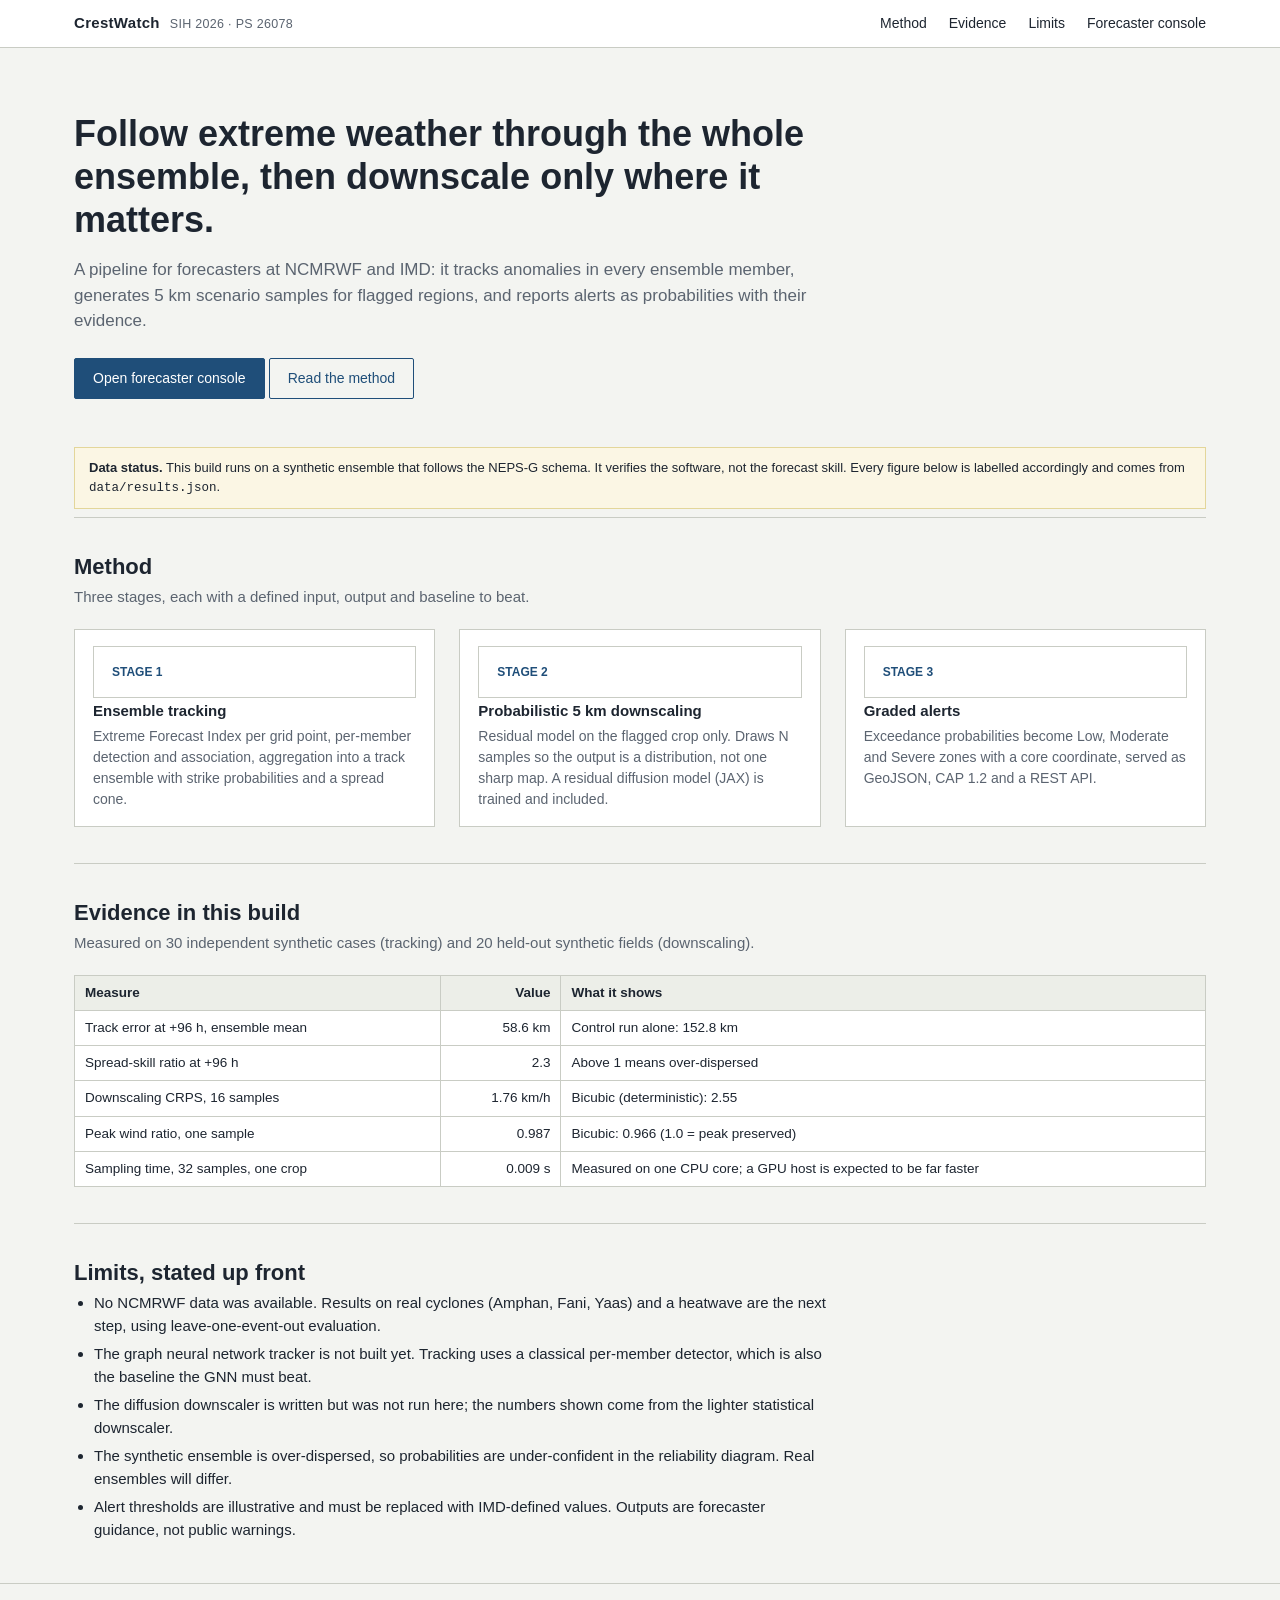
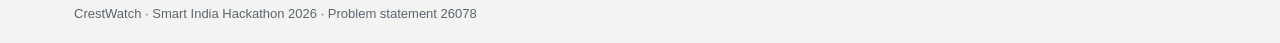
==== web/index.html @ 47ea5c1e "Add CrestWatch: ensemble tracking, JAX diffusion downscaler, alerts API, and web console (synthetic " ====
<!doctype html><html lang="en"><head><meta charset="utf-8"><meta name="viewport" content="width=device-width,initial-scale=1"><title>CrestWatch | Ensemble tracking and 5 km guidance</title><link rel="stylesheet" href="style.css"></head><body>
<header class="bar"><div class="in"><div class="brand">CrestWatch<small>SIH 2026 · PS 26078</small></div><nav><a href="#method">Method</a><a href="#evidence">Evidence</a><a href="#limits">Limits</a><a href="console.html">Forecaster console</a></nav></div></header>
<main class="wrap"><div class="hero"><h1>Follow extreme weather through the whole ensemble, then downscale only where it matters.</h1>
<p>A pipeline for forecasters at NCMRWF and IMD: it tracks anomalies in every ensemble member, generates 5 km scenario samples for flagged regions, and reports alerts as probabilities with their evidence.</p>
<a class="btn" href="console.html">Open forecaster console</a> <a class="btn alt" href="#method">Read the method</a></div>
<div class="strip"><b>Data status.</b> This build runs on a synthetic ensemble that follows the NEPS-G schema. It verifies the software, not the forecast skill. Every figure below is labelled accordingly and comes from <code>data/results.json</code>.</div>
<section id="method"><h2>Method</h2><p class="lead">Three stages, each with a defined input, output and baseline to beat.</p><div class="cols">
<div><div class="n">STAGE 1</div><h3>Ensemble tracking</h3><p>Extreme Forecast Index per grid point, per-member detection and association, aggregation into a track ensemble with strike probabilities and a spread cone.</p></div>
<div><div class="n">STAGE 2</div><h3>Probabilistic 5 km downscaling</h3><p>Residual model on the flagged crop only. Draws N samples so the output is a distribution, not one sharp map. A residual diffusion model (JAX) is trained and included.</p></div>
<div><div class="n">STAGE 3</div><h3>Graded alerts</h3><p>Exceedance probabilities become Low, Moderate and Severe zones with a core coordinate, served as GeoJSON, CAP 1.2 and a REST API.</p></div></div></section>
<section id="evidence"><h2>Evidence in this build</h2><p class="lead">Measured on 30 independent synthetic cases (tracking) and 20 held-out synthetic fields (downscaling).</p><table id="ev"><tr><th>Measure</th><th class="n">Value</th><th>What it shows</th></tr></table></section>
<section id="limits"><h2>Limits, stated up front</h2><ul class="pl"><li>No NCMRWF data was available. Results on real cyclones (Amphan, Fani, Yaas) and a heatwave are the next step, using leave-one-event-out evaluation.</li>
<li>The graph neural network tracker is not built yet. Tracking uses a classical per-member detector, which is also the baseline the GNN must beat.</li>
<li>The diffusion downscaler is written but was not run here; the numbers shown come from the lighter statistical downscaler.</li>
<li>The synthetic ensemble is over-dispersed, so probabilities are under-confident in the reliability diagram. Real ensembles will differ.</li>
<li>Alert thresholds are illustrative and must be replaced with IMD-defined values. Outputs are forecaster guidance, not public warnings.</li></ul></section></main>
<footer><div class="wrap">CrestWatch · Smart India Hackathon 2026 · Problem statement 26078</div></footer>
<script src="data/results.js"></script><script>
const R=window.RESULTS,m=R.metrics,t=m.track,i=t.lead.indexOf(96),d=m.downscale;
const rows=[["Track error at +96 h, ensemble mean",t.ens_mean_err[i]+" km","Control run alone: "+t.control_err[i]+" km"],
["Spread-skill ratio at +96 h",t.ssr[i],"Above 1 means over-dispersed"],
["Downscaling CRPS, 16 samples",d.crps.ensemble16.toFixed(2)+" km/h","Bicubic (deterministic): "+d.crps.bicubic.toFixed(2)],
["Peak wind ratio, one sample",d.stochastic_sample.peak_ratio.toFixed(3),"Bicubic: "+d.bicubic.peak_ratio.toFixed(3)+" (1.0 = peak preserved)"],
["Sampling time, 32 samples, one crop",m.timing.sample32_s+" s","Measured on one CPU core; a GPU host is expected to be far faster"]];
document.getElementById("ev").insertAdjacentHTML("beforeend",rows.map(r=>`<tr><td>${r[0]}</td><td class="n">${r[1]}</td><td>${r[2]}</td></tr>`).join(""));
</script></body></html>
---- web/style.css ----
:root{--bg:#f3f4f1;--pan:#fff;--ln:#c9ccc4;--tx:#1d2530;--mu:#5b6470;--ac:#1f4e79;--y:#c9a400;--o:#d9730d;--r:#b3261e}
*{box-sizing:border-box}body{margin:0;background:var(--bg);color:var(--tx);font:15px/1.5 "Segoe UI",Roboto,"Helvetica Neue",Arial,sans-serif;font-variant-numeric:tabular-nums}
a{color:var(--ac)}h1,h2,h3{font-weight:600;line-height:1.2;margin:0}code,pre,.mono{font-family:ui-monospace,Menlo,Consolas,monospace;font-size:12.5px}
.bar{background:var(--pan);border-bottom:1px solid var(--ln)}.bar .in{max-width:1180px;margin:auto;padding:12px 24px;display:flex;align-items:center;gap:28px}
.brand{font-weight:700;letter-spacing:.02em}.brand small{font-weight:400;color:var(--mu);margin-left:10px}.bar nav{margin-left:auto;display:flex;gap:22px}.bar nav a{color:var(--tx);text-decoration:none;font-size:14px}
.btn{display:inline-block;padding:9px 18px;border:1px solid var(--ac);background:var(--ac);color:#fff;text-decoration:none;font-size:14px;border-radius:2px}.btn.alt{background:none;color:var(--ac)}
.wrap{max-width:1180px;margin:auto;padding:0 24px}.hero{padding:64px 0 40px;max-width:760px}.hero h1{font-size:36px;margin-bottom:16px}.hero p{color:var(--mu);font-size:17px;margin:0 0 24px}
.strip{background:#fbf6e4;border:1px solid #e3d69a;padding:10px 14px;font-size:13px;margin:8px 0 8px}
section{padding:36px 0;border-top:1px solid var(--ln)}section h2{font-size:22px;margin-bottom:6px}.lead{color:var(--mu);max-width:720px;margin:0 0 20px}
.cols{display:grid;grid-template-columns:repeat(3,1fr);gap:24px}.cols div{background:var(--pan);border:1px solid var(--ln);padding:16px 18px}.cols h3{font-size:15px;margin-bottom:6px}.cols p{margin:0;color:var(--mu);font-size:14px}.cols .n{font-size:12px;color:var(--ac);font-weight:600;margin-bottom:4px}
table{border-collapse:collapse;width:100%;background:var(--pan);font-size:13.5px}th,td{border:1px solid var(--ln);padding:7px 10px;text-align:left}th{background:#eceee8;font-weight:600}td.n,th.n{text-align:right}
ul.pl{margin:0;padding-left:20px;max-width:760px}ul.pl li{margin-bottom:6px}footer{border-top:1px solid var(--ln);padding:20px 0;color:var(--mu);font-size:13px}
/* console */
body.cs{height:100vh;display:flex;flex-direction:column;overflow:hidden}.cs .top{display:flex;align-items:center;gap:16px;padding:8px 16px;background:var(--pan);border-bottom:1px solid var(--ln)}
.tag{border:1px solid #b58900;background:#fbf6e4;padding:2px 8px;font-size:12px;color:#6b5200}.cs .top .r{margin-left:auto;font-size:13px;color:var(--mu)}
.grid{flex:1;display:grid;grid-template-columns:270px minmax(420px,1fr) 400px;min-height:0}.col{border-right:1px solid var(--ln);overflow:auto;padding:14px;background:var(--pan)}.col:last-child{border:0}.mid{background:var(--bg);padding:12px;display:flex;flex-direction:column;gap:8px;overflow:auto}
.col h3{font-size:12px;text-transform:uppercase;letter-spacing:.06em;color:var(--mu);margin:16px 0 8px}.col h3:first-child{margin-top:0}
.kv{display:grid;grid-template-columns:1fr auto;gap:4px 10px;font-size:13.5px}.kv span:nth-child(odd){color:var(--mu)}.kv span:nth-child(even){text-align:right}
label.ck{display:flex;gap:8px;font-size:13.5px;margin:4px 0}input[type=range]{width:100%}
svg.map{background:#fff;border:1px solid var(--ln);width:100%;max-height:calc(100vh - 150px);aspect-ratio:1}
.tabs{display:flex;border-bottom:1px solid var(--ln);margin:-14px -14px 12px}.tabs button{flex:1;padding:10px 4px;background:none;border:0;border-bottom:2px solid transparent;font:inherit;font-size:13px;color:var(--mu);cursor:pointer}.tabs button.on{color:var(--ac);border-color:var(--ac);font-weight:600}
.cv{display:grid;grid-template-columns:1fr 1fr;gap:10px}.cv figure{margin:0}.cv canvas{width:100%;image-rendering:pixelated;border:1px solid var(--ln)}.cv figcaption{font-size:12px;color:var(--mu)}
.cat{display:inline-block;padding:2px 10px;color:#fff;font-weight:600;font-size:13px}.yellow{background:var(--y)}.orange{background:var(--o)}.red{background:var(--r)}
pre{background:#f6f7f4;border:1px solid var(--ln);padding:10px;overflow:auto;max-height:200px;margin:6px 0}details summary{cursor:pointer;font-size:13px;margin-top:8px}.note{font-size:12.5px;color:var(--mu);margin:8px 0}
@media(max-width:1000px){.cols{grid-template-columns:1fr}.grid{grid-template-columns:1fr;overflow:auto}body.cs{height:auto;overflow:auto}}
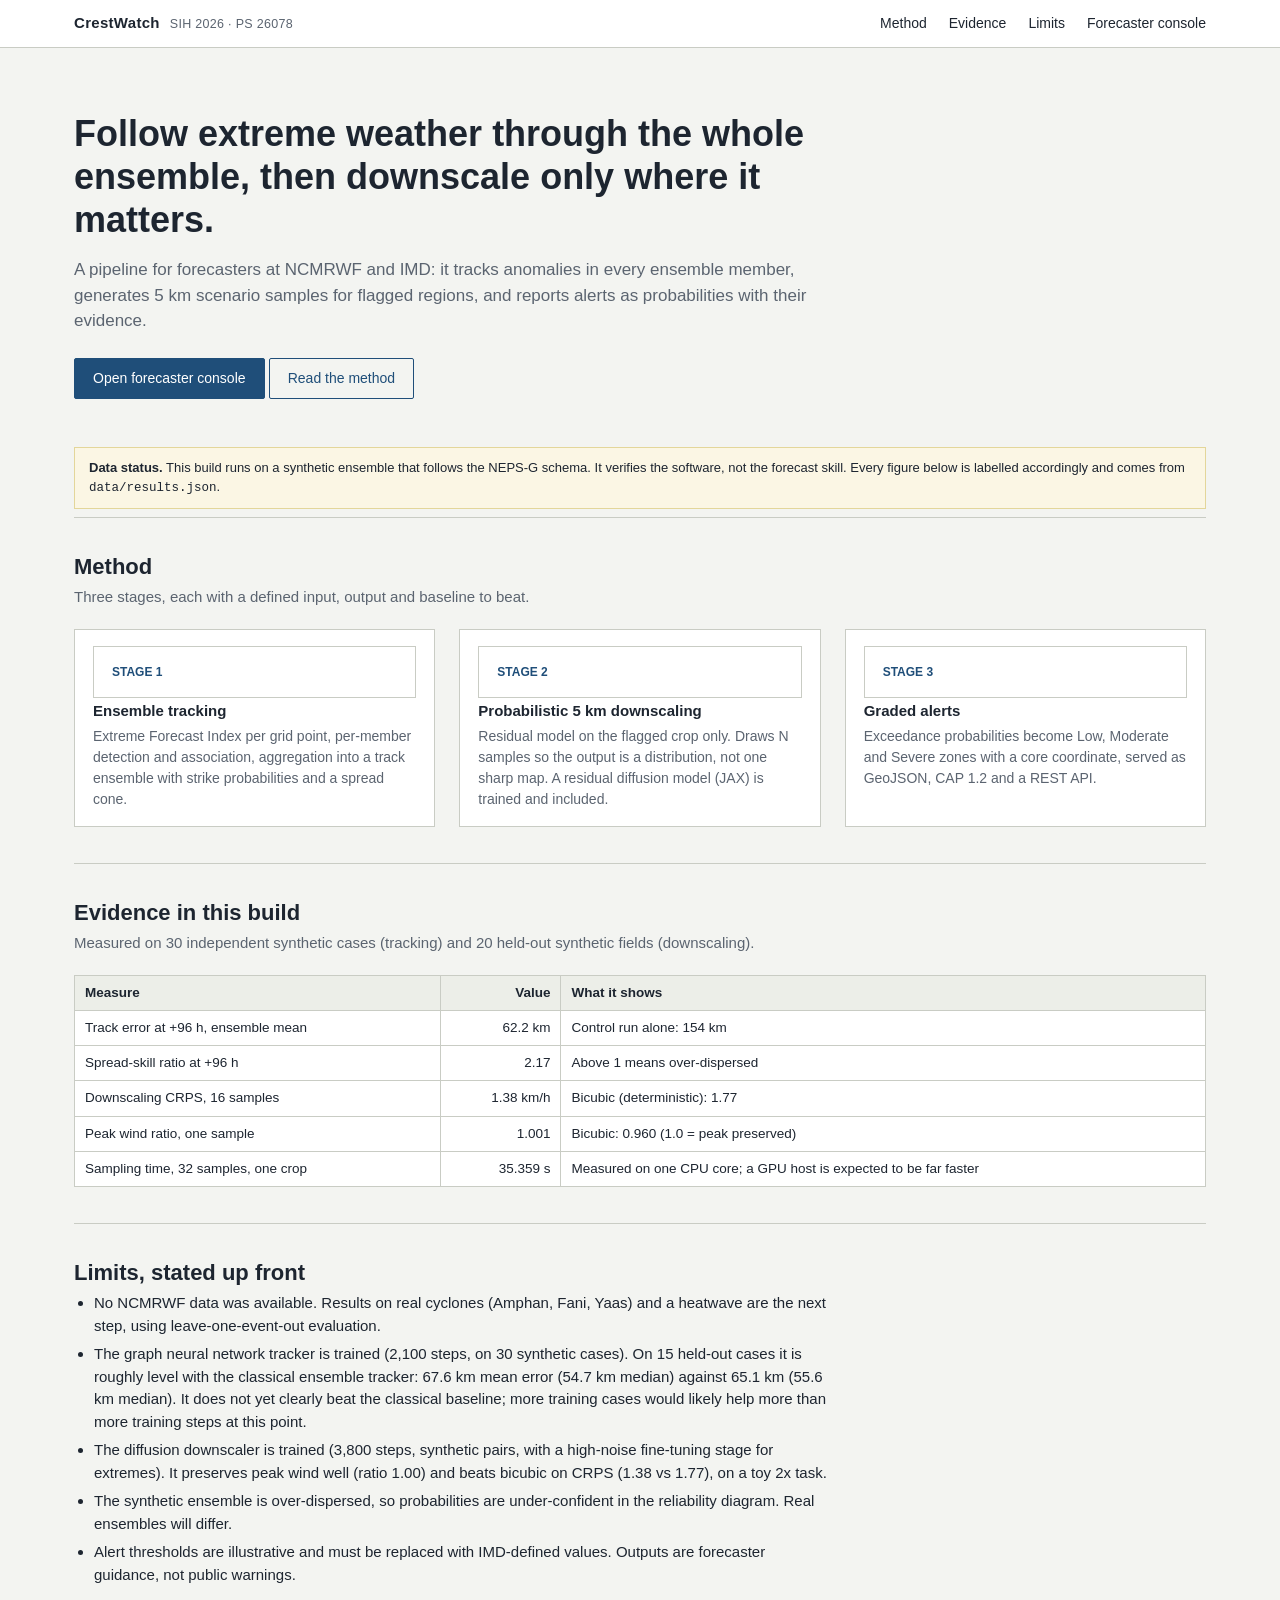
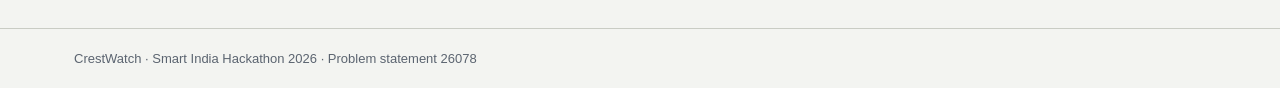
==== commit 08d2f49d: "Added GNN model, real data API" ====
--- a/web/index.html
+++ b/web/index.html
@@ -10,8 +10,8 @@
 <div><div class="n">STAGE 3</div><h3>Graded alerts</h3><p>Exceedance probabilities become Low, Moderate and Severe zones with a core coordinate, served as GeoJSON, CAP 1.2 and a REST API.</p></div></div></section>
 <section id="evidence"><h2>Evidence in this build</h2><p class="lead">Measured on 30 independent synthetic cases (tracking) and 20 held-out synthetic fields (downscaling).</p><table id="ev"><tr><th>Measure</th><th class="n">Value</th><th>What it shows</th></tr></table></section>
 <section id="limits"><h2>Limits, stated up front</h2><ul class="pl"><li>No NCMRWF data was available. Results on real cyclones (Amphan, Fani, Yaas) and a heatwave are the next step, using leave-one-event-out evaluation.</li>
-<li>The graph neural network tracker is not built yet. Tracking uses a classical per-member detector, which is also the baseline the GNN must beat.</li>
-<li>The diffusion downscaler is written but was not run here; the numbers shown come from the lighter statistical downscaler.</li>
+<li>The graph neural network tracker is trained (2,100 steps, on 30 synthetic cases). On 15 held-out cases it is roughly level with the classical ensemble tracker: 67.6 km mean error (54.7 km median) against 65.1 km (55.6 km median). It does not yet clearly beat the classical baseline; more training cases would likely help more than more training steps at this point.</li>
+<li>The diffusion downscaler is trained (3,800 steps, synthetic pairs, with a high-noise fine-tuning stage for extremes). It preserves peak wind well (ratio 1.00) and beats bicubic on CRPS (1.38 vs 1.77), on a toy 2x task.</li>
 <li>The synthetic ensemble is over-dispersed, so probabilities are under-confident in the reliability diagram. Real ensembles will differ.</li>
 <li>Alert thresholds are illustrative and must be replaced with IMD-defined values. Outputs are forecaster guidance, not public warnings.</li></ul></section></main>
 <footer><div class="wrap">CrestWatch · Smart India Hackathon 2026 · Problem statement 26078</div></footer>
